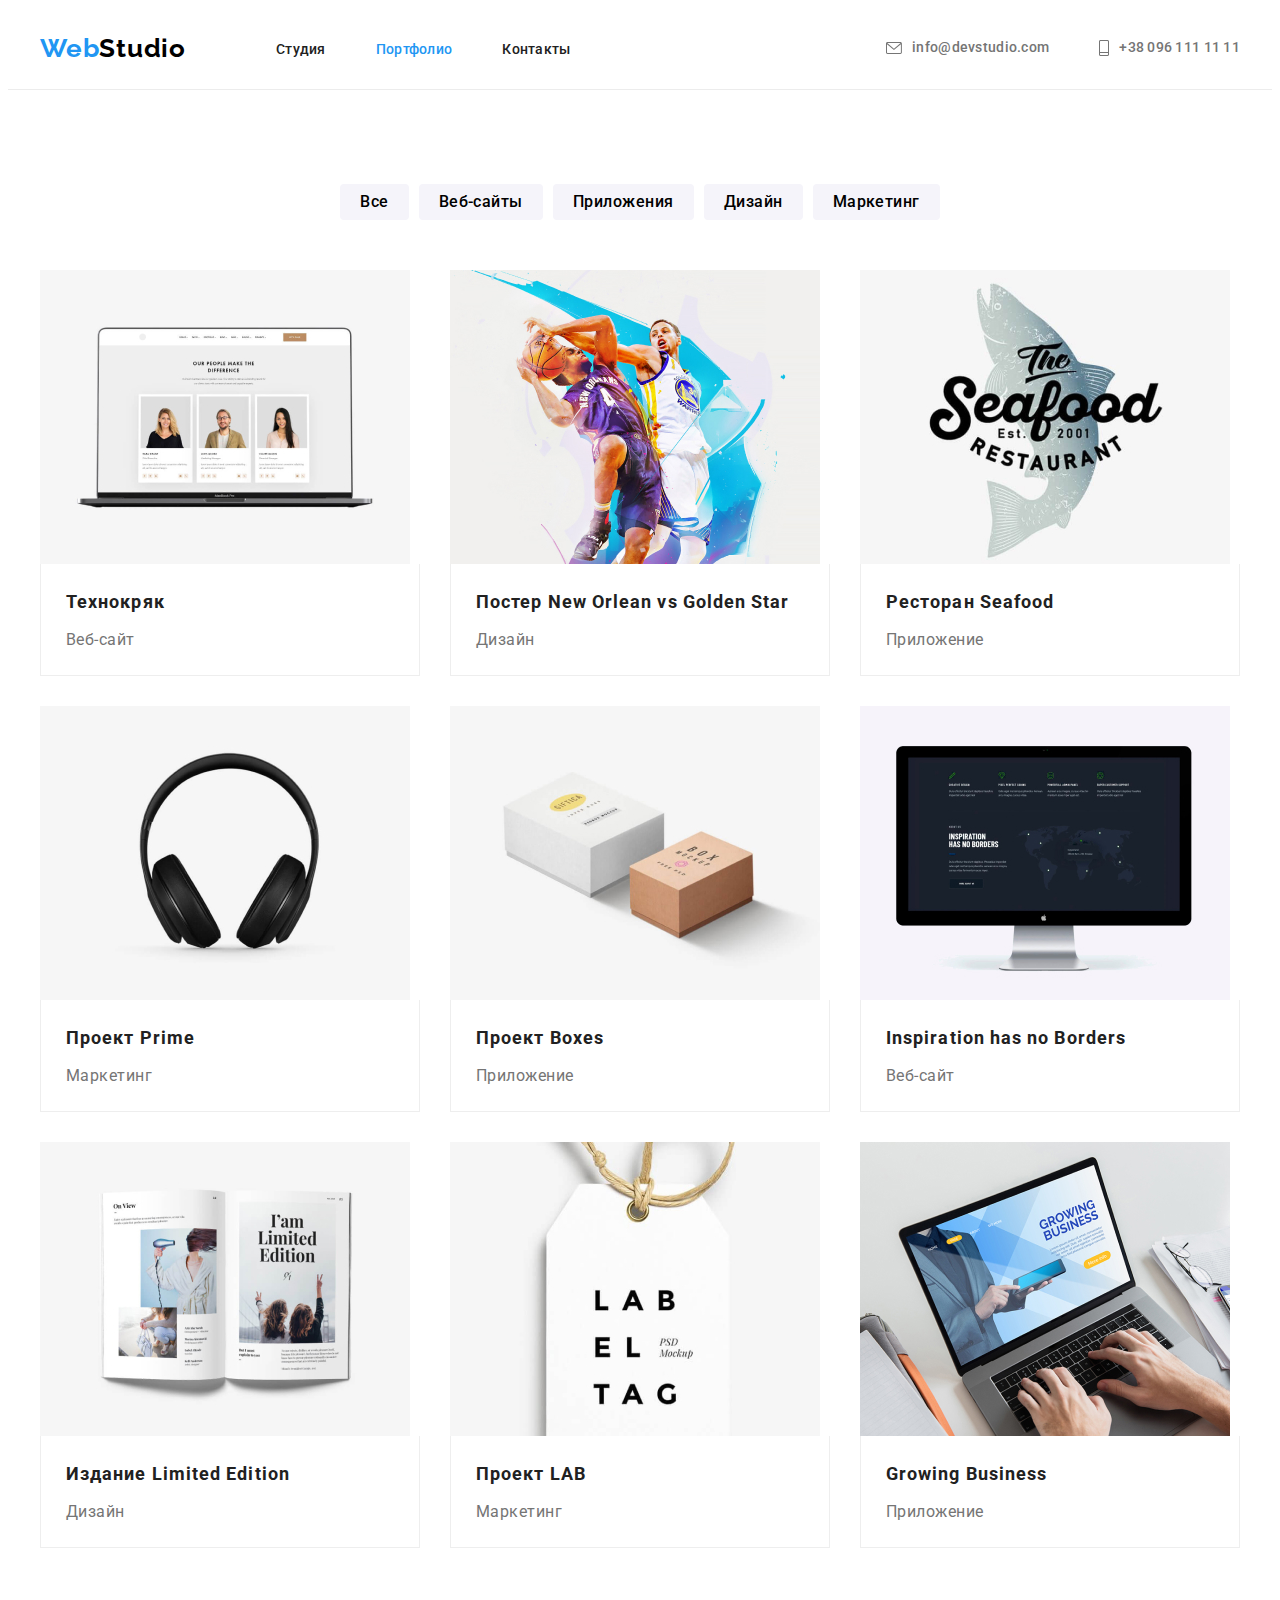
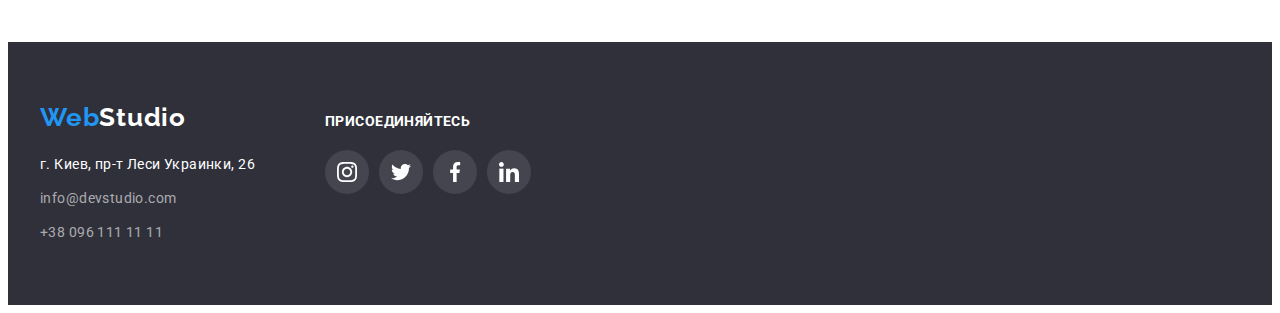
==== portfolio.html @ 1bd99e68 "Start 5 work" ====
<!DOCTYPE html>
<html lang="ru">
<head>
    <meta charset="UTF-8">
    <meta http-equiv="X-UA-Compatible" content="IE=edge">
    <meta name="viewport" content="width=device-width, initial-scale=1.0">
    <title>Портфолио</title>
    <link rel="preconnect" href="https://fonts.googleapis.com">
    <link rel="preconnect" href="https://fonts.gstatic.com" crossorigin>
    <link href="https://fonts.googleapis.com/css2?family=Raleway:wght@700&family=Roboto:wght@400;500;700;900&display=swap"
        rel="stylesheet">
    <link rel="stylesheet" href="https://cdnjs.cloudflare.com/ajax/libs/modern-normalize/1.1.0/modern-normalize.min.css"
        integrity="sha512-wpPYUAdjBVSE4KJnH1VR1HeZfpl1ub8YT/NKx4PuQ5NmX2tKuGu6U/JRp5y+Y8XG2tV+wKQpNHVUX03MfMFn9Q=="
        crossorigin="anonymous" referrerpolicy="no-referrer" />
    <link rel="stylesheet" href="./css/styles.css">
</head>

<body>
<!-- HEADER -->
<header class="header">
    <div class="container header-container">
        <nav class="header-nav">
            <a class="link logo-light-them" href="./index.html" lang="en"><span class="logo-icon">Web</span>Studio</a>
            <ul class="menu list">
                <li class="menu-item">
                    <a class="menu-link link" href="./index.html">Студия</a>
                </li>
                <li class="menu-item">
                    <a class="menu-link link current" href="./portfolio.html">Портфолио</a>
                </li>
                <li class="menu-item">
                    <a class="menu-link link" href="">Контакты</a>
                </li>
            </ul>
        </nav>
        <ul class="header-contacts list">
            <li class="list-item">
                <a class="header-mail link header-contacts-link" href="mailto:info@devstudio.com">
                    <svg class="header-contacts-list-icon" width="16" height="12">
                        <use href="./images/icons.svg#icon-envelope"></use>
                    </svg>
                    info@devstudio.com</a>
            </li>
            <li class="list-item">
                <a class="header-phone link  header-contacts-link" href="tel:+380961111111">
                    <svg class="header-contacts-list-icon" width="10" height="16">
                        <use href="./images/icons.svg#icon-phone"></use>
                    </svg>
                    +38 096 111 11 11</a>
            </li>
        </ul>
    </div>
</header>
<!-- PORTFOLIO -->
    <main>
        <section class="portfolio section">
            <div class="container">
                    <h1 class="portfolio-title visually-hidden">Портфолио</h1>
                    <ul class="list container-btm">
                        <li class="container-menu-btm">
                            <button class="portfolio-menu-btn" type="button">Все</button>
                        </li>
                        <li class="container-menu-btm">
                            <button class="portfolio-menu-btn" type="button">Веб-сайты</button>
                        </li>
                        <li class="container-menu-btm">
                            <button class="portfolio-menu-btn" type="button">Приложения</button>
                        </li>
                        <li class="container-menu-btm">
                            <button class="portfolio-menu-btn" type="button">Дизайн</button>
                        </li>
                        <li class="container-menu-btm">
                            <button class="portfolio-menu-btn" type="button">Маркетинг</button>
                        </li>
                    </ul>
                    <ul class="list portfolio-item">
                        <li class="portfolio-cards" >
                            <a class="portfolio-list-link" href="">
                                <img src="./images/portfolio/portfolio-1.jpg" alt="Изображение проекта на ноутбуке" width="370" height="294">
                                <div class="portfolio-cards-content">
                                    <h2 class="portfolio-project-name">Технокряк</h2>
                                    <p class="portfolio-project-description">Веб-сайт</p>
                                </div>
                            </a>
                        </li>
                        <li class="portfolio-cards" >
                            <a class="portfolio-list-link" href="">
                                <img src="./images/portfolio/portfolio-2.jpg" alt="Баскетболисты" width="370" height="294">
                                <div class="portfolio-cards-content">
                                    <h2 class="portfolio-project-name">Постер New Orlean vs Golden Star</h2>
                                    <p class="portfolio-project-description">Дизайн</p>
                                </div>
                            </a>
                        </li>
                        <li class="portfolio-cards" >
                            <a class="portfolio-list-link" href="">
                                <img src="./images/portfolio/portfolio-3.jpg" alt="Логотип ресторана (Рыба)" width="370" height="294">
                                <div class="portfolio-cards-content">
                                    <h2 class="portfolio-project-name">Ресторан Seafood</h2>
                                    <p class="portfolio-project-description">Приложение</p>
                                </div>
                            </a>
                        </li>
                        <li class="portfolio-cards" >
                            <a class="portfolio-list-link" href="">
                                <img src="./images/portfolio/portfolio-4.jpg" alt="Наушники" width="370" height="294">
                                <div class="portfolio-cards-content">
                                    <h2 class="portfolio-project-name">Проект Prime</h2>
                                    <p class="portfolio-project-description">Маркетинг</p>
                                </div>
                            </a>
                        </li>
                        <li class="portfolio-cards" >
                            <a class="portfolio-list-link" href="">
                                <img src="./images/portfolio/portfolio-5.jpg" alt="Две коробки" width="370" height="294">
                                <div class="portfolio-cards-content">
                                    <h2 class="portfolio-project-name">Проект Boxes</h2>
                                    <p class="portfolio-project-description">Приложение</p>
                                </div>
                            </a>
                        </li>
                        <li class="portfolio-cards" >
                            <a class="portfolio-list-link" href="">
                                <img src="./images/portfolio/portfolio-6.jpg" alt="Монитор с главной страницей сайта" width="370" height="294">
                                <div class="portfolio-cards-content">
                                    <h2 class="portfolio-project-name">Inspiration has no Borders</h2>
                                    <p class="portfolio-project-description">Веб-сайт</p>
                                </div>
                            </a>
                        </li>
                        <li class="portfolio-cards" >
                            <a class="portfolio-list-link" href=""><img src="./images/portfolio/portfolio-7.jpg" alt="Развернутая книга" width="370" height="294">
                            <div class="portfolio-cards-content">
                                <h2 class="portfolio-project-name">Издание Limited Edition</h2>
                                <p class="portfolio-project-description">Дизайн</p>
                            </div>
                        </a>
                        </li>
                        <li class="portfolio-cards" >
                            <a class="portfolio-list-link" href="">
                                <img src="./images/portfolio/portfolio-8.jpg" alt="Логотип с названием проекта" width="370" height="294">
                                <div class="portfolio-cards-content">
                                    <h2 class="portfolio-project-name">Проект LAB</h2>
                                    <p class="portfolio-project-description">Маркетинг</p>
                                </div>
                            </a>
                        </li>
                        <li class="portfolio-cards" >
                            <a class="portfolio-list-link" href="">
                                <img src="./images/portfolio/portfolio-9.jpg" alt="Ноутбук с приложением" width="370" height="294">
                                <div class="portfolio-cards-content">
                                    <h2 class="portfolio-project-name">Growing Business</h2>
                                    <p class="portfolio-project-description">Приложение</p>
                                </div>
                            </a>
                        </li>
                    </ul>
            </div>           
        </section>
    </main>
<!-- FOOTER -->
<footer class="footer">
    <div class="container container-footer">
        <div class="footer-left-side">
            <a class="link logo-dark-them" href="./index.html" lang="en"><span class="logo-icon">Web</span>Studio</a>
            <address class="footer-address">
                <ul class="list">
                    <li class="address-item">
                        <a class="footer-maps link" href="https://goo.gl/maps/1GaXeqjDXTtNViph6" target="_blank"
                            rel="noopener noreferrer">г. Киев, пр-т Леси
                            Украинки, 26</a>
                    </li>
                    <li class="address-item">
                        <a class="footer-mail link" href="mailto:info@devstudio.com">info@devstudio.com</a>
                    </li>
                    <li class="address-item">
                        <a class="footer-phone link" href="tel:+380961111111">+38 096 111 11 11</a>
                    </li>
                </ul>
            </address>
        </div>
        <div class="footer-right-side">
            <h2 class="footer-right-side-title">присоединяйтесь</h2>
            <ul class="social-list list">
                <li class="social-list-item">
                    <a href="" class="footer-social-list-link">
                        <svg class="footer-social-list-icon" width="20" height="20">
                            <use href="./images/icons.svg#icon-instagram"></use>
                        </svg>
                    </a>
                </li>
                <li class="social-list-item">
                    <a href="" class="footer-social-list-link">
                        <svg class="footer-social-list-icon" width="20" height="20">
                            <use href="./images/icons.svg#icon-twitter"></use>
                        </svg>
                    </a>
                </li>
                <li class="social-list-item">
                    <a href="" class="footer-social-list-link">
                        <svg class="footer-social-list-icon" width="20" height="20">
                            <use href="./images/icons.svg#icon-facebook"></use>
                        </svg>
                    </a>
                </li>
                <li class="social-list-item">
                    <a href="" class="footer-social-list-link">
                        <svg class="footer-social-list-icon" width="20" height="20">
                            <use href="./images/icons.svg#icon-linkedin"></use>
                        </svg>
                    </a>
                </li>
            </ul>
        </div>
    </div>
</footer>
</body>
</html>
---- css/styles.css ----
/* ===============ROOTS=============== */
:root {
    --primary-font: 'Roboto', sans-serif;;
    --secondary-font:'Raleway', sans-serif;

    --accent-color: #2196F3;

    --logo-light-them-color: #000000;
    --logo-dark-them-color: #FFFFFF;

    --header-background-color: #FFFFFF;
    --hero-background-color: #C4C4C4;
    --our-advantages-background-color: #FFFFFF;
    --about-us-background-color: #FFFFFF;
    --our-team-background-color: #F5F4FA;
    --footer-background-color: #2F303A;
    --our-team-cards-background-color: #FFFFFF;
    --header-border-color: #ECECEC;

    --header-menu-link-color: #212121;
    --header-contacts-color: #757575;
    --hero-title-color: #FFFFFF;
    --sections-titles-color: #212121;
    --sections-text-color: #757575;
    --footer-text-adress-color: #FFFFFF;
    --footer-text-contacts-color: rgba(255, 255, 255, 0.6);

    --modal-btn-text-color: #FFFFFF;
    --modal-btn-background-hover-color: #188CE8;

    --portfolio-background-btn-color: #F5F4FA;
    --portfolio-background-hover-btn-color: #2196F3;
    --portfolio-cards-background-color: #FFFFFF;
    --portfolio-cards-border-color: #EEEEEE;
    --portfolio-text-btn-color: #212121;
    --portfolio-text-hover-btn-color: #FFFFFF;

    --icon-hover-fill: #FFFFFF;
    --icon-fill: #AFB1B8;
}
/* ===============/ROOTS=============== */

body {
    font-family: 'Roboto', sans-serif;
}

/* ===============RESET STYLES=============== */
.list {
    list-style: none;
}
.link {
    text-decoration: none;
}
h1,
h2,
h3,
p {
    margin-top: 0;
    margin-bottom: 0;
}

img {
    display: block;
    max-width: 100%;
    height: auto;
}

ul,
ol {
    margin-top: 0;
    margin-bottom: 0;
    padding-left: 0;
}

/* ===============COMMENTS=============== */
.container {
    width: 1200px;
    margin-left: auto;
    margin-right: auto;
    padding-left: 15px;
    padding-right: 15px;
}

.section {
    padding-top: 94px;
    padding-bottom: 94px;
}

.title {
    margin-bottom: 50px;
}
.logo-light-them {
    font-family: var(--secondary-font);
    font-weight: 700;
    font-size: 26px;
    line-height: 1.19;
    letter-spacing: 0.03em;
    color: var(--logo-light-them-color);
}

.logo-dark-them {
    font-family: var(--secondary-font);
    font-weight: 700;
    font-size: 26px;
    line-height: 1.19;
    letter-spacing: 0.03em;
    color: var(--logo-dark-them-color);
}
.logo-icon {
    color: var(--accent-color);
}

.visually-hidden {
    position: absolute;
    width: 1px;
    height: 1px;
    margin: -1px;
    border: 0;
    padding: 0;
    white-space: nowrap;
    clip-path: inset(100%);
    clip: rect(0 0 0 0);
    overflow: hidden;
}

/* ===============HEADER=============== */
.header {
    padding-top: 25px;
    padding-bottom: 25px;
    background-color: var(--header-background-color);
    border-bottom: 1px solid var(--header-border-color);

}

.header-container {
    display: flex;
    align-items: center;
    justify-content: space-between;
}

.header-nav {
    display: flex;
    align-items: center;
}

.menu {
    display: flex;
    align-items: center;
}

.header-contacts {
    display: flex;
    align-items: center; 
} 

.logo-light-them {
    margin-right: 90px;
}

.menu-item:not(:last-child) {
    margin-right: 50px;
}

.list-item:not(:last-child) {
    margin-right: 50px;
}

.menu-link {
    font-weight: 500;
    font-size: 14px;
    line-height: 1.14;
    letter-spacing: 0.02em;
    color: var(--header-menu-link-color);
 }

.menu-link:hover,
.menu-link:focus,
.header-mail:hover,
.header-mail:focus,
.header-phone:hover,
.header-phone:focus {
    color: var(--accent-color);
  }

 .header-mail,
 .header-phone {
    font-weight: 500;
    font-size: 14px;
    line-height: 1.14;
    letter-spacing: 0.02em;
    color: var(--header-contacts-color);
 }

  .header-contacts-link {
     display: flex;
     align-items: center;
 }

 .header-contacts-list-icon {
     margin-right: 10px;
     /* fill: var(--header-contacts-color); */
     fill: currentColor;
 }

 .header-contacts-link:hover .header-contacts-list-icon,
 .header-contacts-link:focus .header-contacts-list-icon {
     fill: currentColor;
 }



 .menu .menu-link.current {
     color: var(--accent-color);
 }

/* ===============HERO=============== */

.hero-section {
background-color: var(--hero-background-color);
padding-top: 200px;
padding-bottom: 200px;
margin: 0 auto;
text-align: center;
background-image: linear-gradient(rgba(47, 48, 58, 0.4), rgba(47, 48, 58, 0.4)), url(../images/hero/bg.jpg);
background-repeat: no-repeat;
background-size: cover;
background-position: 50% 50%;
max-width: 1600px;
}

.hero-title {
    font-family: var(--secondary-font);
    font-weight: 900;
    font-size: 44px;
    line-height: 1.36;
    text-align: center;
    letter-spacing: 0.06em;
    text-transform: uppercase;
    color: var(--hero-title-color);
    margin: 0 auto 30px auto;
    width: 700px;
}

.modal-btn {
    font-family: var(--primary-font);
    font-weight: 700;
    font-size: 16px;
    line-height: 1.89;
    display: flex;
    align-items: center;
    text-align: center;
    letter-spacing: 0.06em;
    color: var(--modal-btn-text-color);
    background-color: var(--accent-color);
    cursor: pointer;
    min-width: 200px;
    padding: 10px 30px;
    border: none;
    border-radius: 4px;
    margin: 0 auto;
}

.modal-btn:hover,
.modal-btn:focus {
    background-color: var(--modal-btn-background-hover-color);
}

 /* ===============OUR ADVANTAGES=============== */
 .advantages {
     background-color: var(--our-advantages-background-color);
 }

 .our-advantages {
     display: flex;
     flex-wrap: wrap;
 }

 .advantages-list-item {
     width: 270px;
}
    
.advantages-list-item:not(:nth-child(4n)) {
     margin-right: 30px;
}

 .advantages-title {
    font-family: var(--primary-font);
    font-weight: 700;
    font-size: 14px;
    line-height: 1.14;
    letter-spacing: 0.03em;
    text-transform: uppercase;
    color: var(--sections-titles-color);
    margin-bottom: 10px;
 }

 .advantages-text {
    font-family: var(--primary-font);
    font-size: 14px;
    line-height: 1.71;
    letter-spacing: 0.03em;
    color: var(--sections-text-color);
 }

 .advantages-container {
     display: flex;
     justify-content: center;
     align-items: center;
     background-color: #F5F4FA;
     width: 270px;
     height: 120px;
     margin-bottom: 30px;
     border-radius: 4px;
 }

 /* ===============ABOUT US=============== */
 .about-item {
     display: flex;
     flex-wrap: wrap;
 }

 .about-cards {
    flex-basis: calc((100% - 60px) / 3);
    box-shadow: 0px 4px 4px rgba(0, 0, 0, 0.25);
 }

 .about-cards:not(:nth-child(3n)) {
     margin-right: 30px;
 }

 .about-cards:not(:nth-last-child(-n+3)) {
     margin-bottom: 30px;
 }

 .about-section {
    background-color: var(--about-us-background-color);
    padding-top: 0;
 }
.about-title {
    font-family: var(--primary-font);
    font-weight: 700;
    font-size: 36px;
    line-height: 1.17;
    text-align: center;
    letter-spacing: 0.03em;
    color: var(--sections-titles-color);
}
 /* ===============OUR TEAM=============== */
.team {
    background-color: var(--our-team-background-color);
}

.our-team {
    display: flex;
    flex-wrap: wrap;
}

.team-cards:not(:nth-child(4n)) {
    margin-right: 30px;
}

.team-cards:not(:nth-last-child(-n+4)) {
    margin-bottom: 30px;
}

.team-cards {
    background-color: var(--our-team-cards-background-color);
    flex-basis: calc((100% - 90px) / 4);
    border-radius: 0 0 4px 4px;
    box-shadow: 
        0px 1px 3px rgba(0, 0, 0, 0.12),
        0px 1px 1px rgba(0, 0, 0, 0.14),
        0px 2px 1px rgba(0, 0, 0, 0.2);
}

.team-cards-content {
    padding-top: 30px;
    padding-bottom: 30px;
}

.team-title {
    font-family: var(--primary-font);
    font-weight: 700;
    font-size: 36px;
    line-height: 1.17;
    text-align: center;
    letter-spacing: 0.03em;
    color: var(--sections-titles-color);
}

.team-title-name {
    font-family: var(--primary-font);
    font-weight: 500;
    font-size: 16px;
    line-height: 1.19;
    text-align: center;
    letter-spacing: 0.03em;
    color: var(--sections-titles-color);
    margin-bottom: 10px;
}

.team-position {
    font-family: var(--primary-font);
    font-size: 16px;
    line-height: 1.19;
    text-align: center;
    letter-spacing: 0.03em;
    color: var(--sections-text-color);
    margin-bottom: 16px;
}

.social-list {
    display: flex;
    justify-content: center;
}

.social-list-link {
    display: flex;
    align-items: center;
    justify-content: center;
    width: 44px;
    height: 44px;
    border-radius: 50%;
    background-color: var(--our-team-cards-background-color);
}

.social-list-item:not(:last-child) {
    margin-right: 10px;
}

.social-list-icon {
    fill: var(--icon-fill);
}

.social-list-link:hover .social-list-icon,
.social-list-link:focus .social-list-icon {
    fill: var(--icon-hover-fill);
}

.social-list-link:hover,
.social-list-link:focus {
    background-color: var(--accent-color);
}

/* ===============CLIENTS=============== */

.clients-title {
    font-family: var(--primary-font);
    font-weight: 700;
    font-size: 36px;
    line-height: 1.17;
    text-align: center;
    letter-spacing: 0.03em;
    color: var(--sections-titles-color);
}

.clients-list {
    display: flex;
    flex-wrap: wrap;
}

.clients-list-link {
    display: flex;
    align-items: center;
    justify-content: center;
    width: 170px;
    height: 92px;
    border: solid 1px #AFB1B8;
    border-radius: 4px;
    background-color: var(--our-team-cards-background-color);
    color: #AFB1B8;
}

.clients-list-link:hover,
.clients-list-link:focus {
    border: solid 1px var(--accent-color);
    color: var(--accent-color);
}

.clients-list-icon {
    fill: currentColor;
}

.clients-list-link:hover .clients-list-icon,
.clients-list-link:focus .clients-list-icon {
    fill: currentColor;
}

.clients-list-item:not(:nth-child(6n)) {
    margin-right: 30px;
}

.clients-list-item:not(:nth-last-child(-n+6)) {
    margin-bottom: 30px;
}

.clients-list-item {
 flex-basis: calc((100% - 150px) / 6)
}

 /* ===============FOOTER=============== */
 .footer {
     background-color: var(--footer-background-color);
     padding-top: 60px;
     padding-bottom: 60px;
 }

 .footer-address {
     margin-top: 20px;
 }

 .address-item:not(:last-child) {
     margin-bottom: 10px;
 }

 .footer-address {
     font-style: normal;
 }

 .footer-maps {
    font-family: var(--primary-font);
    font-size: 14px;
    line-height: 1.71;
    letter-spacing: 0.03em;
    color: var(--footer-text-adress-color);
 }

 .footer-mail,
 .footer-phone {
    font-family: var(--primary-font);
    font-size: 14px;
    line-height: 1.71;
    letter-spacing: 0.03em;
    color: var(--footer-text-contacts-color);
 }

 .footer-maps:hover,
 .footer-maps:focus,
 .footer-mail:hover,
 .footer-mail:focus,
 .footer-phone:hover,
 .footer-phone:focus {
     color: var(--accent-color);
 }

 .container-footer {
     display: flex;
     align-items: baseline;
 }

 .footer-left-side {
     margin-right: 70px;
 }

 .footer-right-side-title {
    font-family: var(--primary-font);
    font-weight: 700;
    font-size: 14px;
    line-height: 1.14;
    letter-spacing: 0.03em;
    text-transform: uppercase;
    color: #FFFFFF;
    margin-bottom: 20px;
 }

 .footer-social-list-icon {
     fill: #FFFFFF;
 }

 .footer-social-list-link {
    display: flex;
    align-items: center;
    justify-content: center;
    width: 44px;
    height: 44px;
    border-radius: 50%;
    background-color: rgba(255, 255, 255, 0.1);
}

.footer-social-list-link:hover,
.footer-social-list-link:focus {
    background-color: var(--accent-color);
}



 /* ===============PORTFOLIO=============== */
  .portfolio-menu-btn {
    font-family: var(--primary-font);
    font-weight: 500;
    font-size: 16px;
    line-height: 1.63;
    text-align: center;
    letter-spacing: 0.03em;
    color: var (--portfolio-text-btn-color);
    background-color: var(--portfolio-background-btn-color);
    cursor: pointer;
    padding: 5px 20px;
    border: none;
    border-radius: 4px;
 }

 .container-btm {
     display: flex;
     flex-wrap: wrap;
     justify-content: center;
     margin-bottom: 50px;
 }

 .container-menu-btm:not(:last-child) {
     margin-right: 10px;
 }

 .portfolio-menu-btn:hover,
 .portfolio-menu-btn:focus {
     color: var(--portfolio-text-hover-btn-color);
     background-color: var(--portfolio-background-hover-btn-color);
     box-shadow: 0px 4px 4px rgba(0, 0, 0, 0.25);
}

.portfolio-item {
    display: flex;
    flex-wrap: wrap;
}

.portfolio-cards {
    background-color: var(--portfolio-cards-background-color);
    flex-basis: calc((100% - 60px) / 3);
}

.portfolio-cards:not(:nth-child(3n)) {
    margin-right: 30px;
}

.portfolio-cards:not(:nth-last-child(-n+3)) {
    margin-bottom: 30px;
}

.portfolio-cards-content {
    padding-top: 20px;
    padding-bottom: 20px;
    padding-left: 25px;
    padding-right: 25px;
    border: 1px solid var(--portfolio-cards-border-color);
    border-top: none;
}

 .portfolio-project-name {
    font-family: var(--primary-font);
    font-weight: 700;
    font-size: 18px;
    line-height: 2;
    letter-spacing: 0.06em;
    color: var(--sections-titles-color);
    margin-bottom: 5px;
 }

 .portfolio-project-description {
    font-family: var(--primary-font);
    font-size: 16px;
    line-height: 1.88;
    letter-spacing: 0.03em;
    color: var(--sections-text-color);
 }

 .portfolio-list-link {
     display: block;
     text-decoration: none;
 }

 .portfolio-list-link:hover,
 .portfolio-list-link:focus {
    box-shadow: 0px 1px 1px rgba(0, 0, 0, 0.12), 0px 4px 4px rgba(0, 0, 0, 0.06), 1px 4px 6px rgba(0, 0, 0, 0.16);
 }
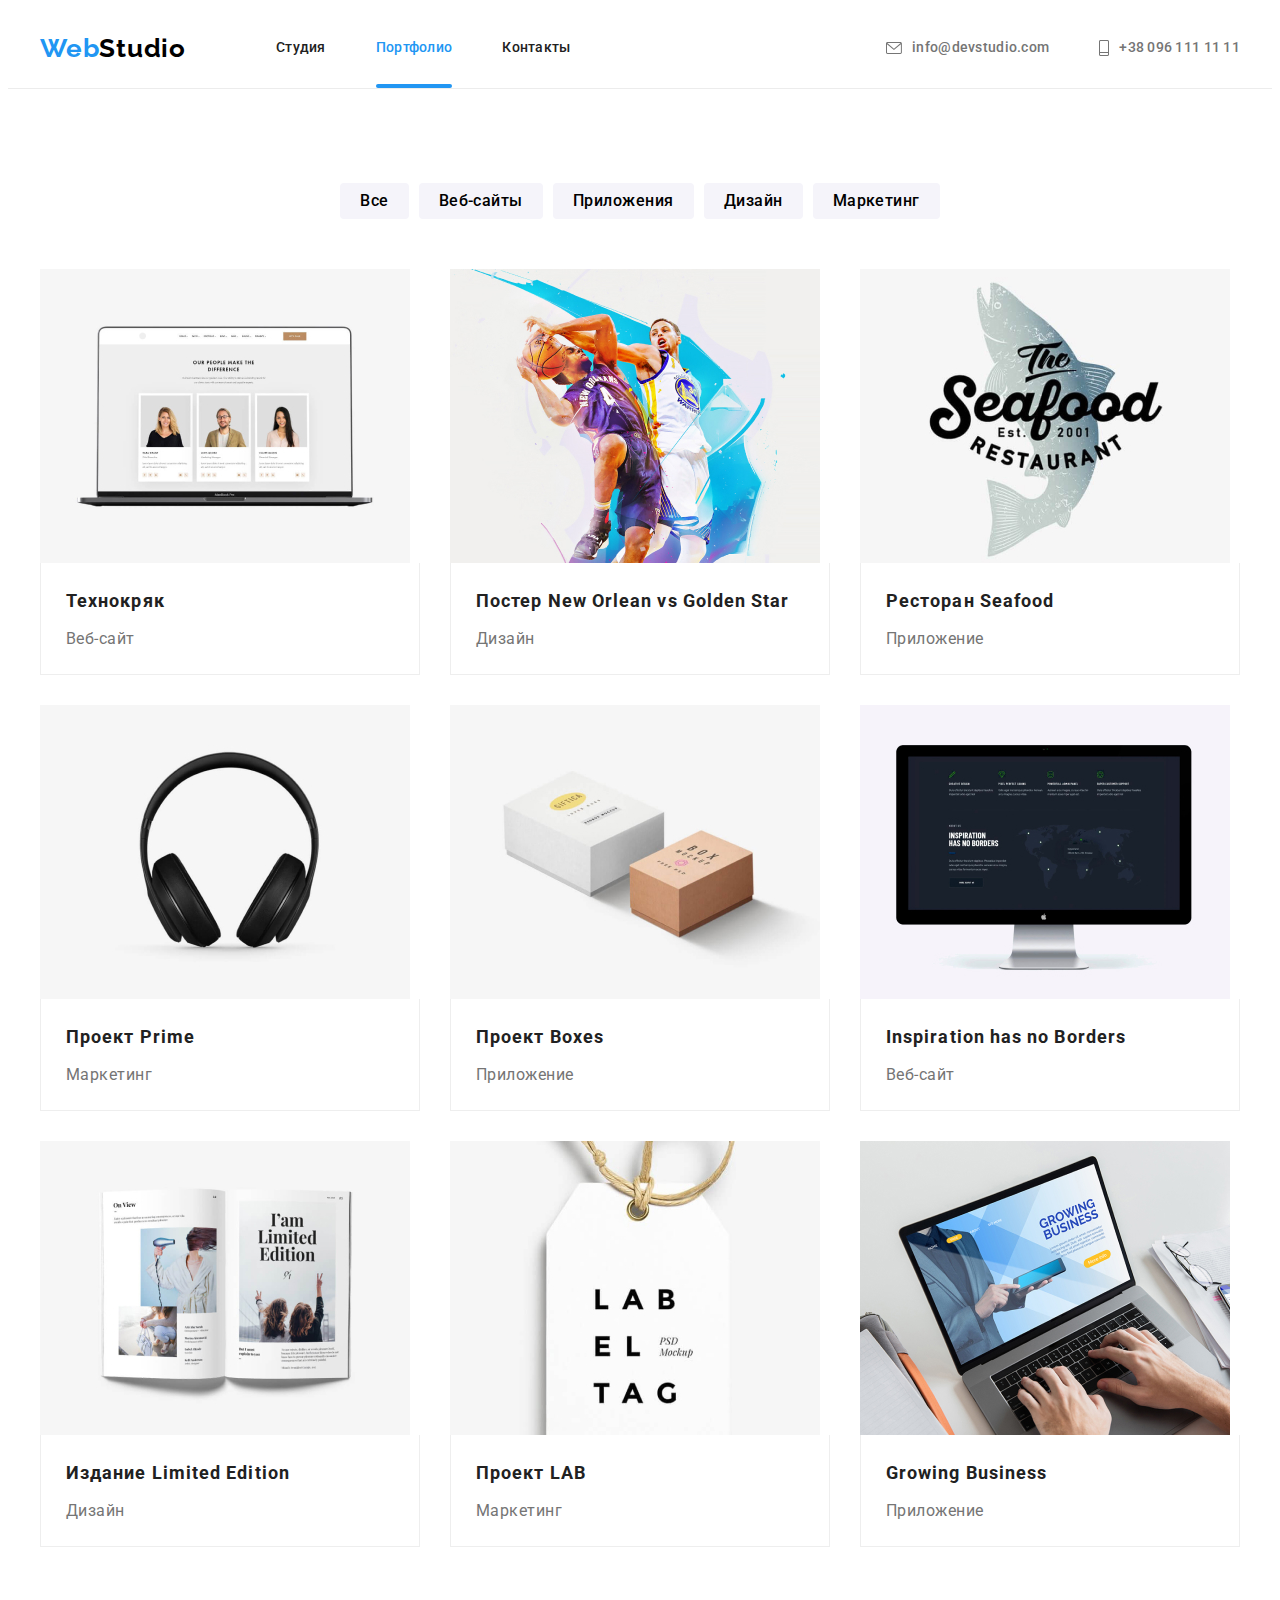
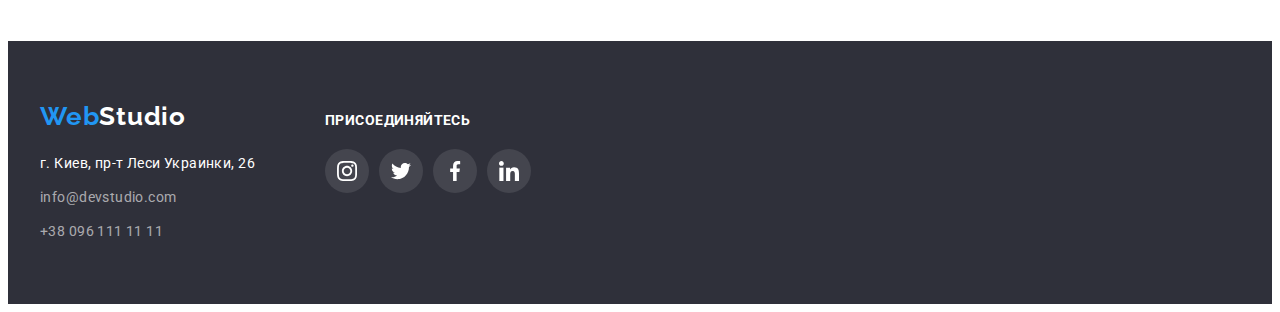
==== commit 7f197c97: "Добавляет анимацию и overlay" ====
--- a/portfolio.html
+++ b/portfolio.html
@@ -76,7 +76,12 @@
                     <ul class="list portfolio-item">
                         <li class="portfolio-cards" >
                             <a class="portfolio-list-link" href="">
-                                <img src="./images/portfolio/portfolio-1.jpg" alt="Изображение проекта на ноутбуке" width="370" height="294">
+                                <div class="portfolio-project-wrapper">
+                                    <img src="./images/portfolio/portfolio-1.jpg" alt="Изображение проекта на ноутбуке" width="370" height="294">
+                                    <p class="portfolio-project-overlay">Ресурс предлагает комплексные предложения с разным уровнем функционала и
+                                        сервисов. Все это позволит посетителю получить
+                                        исчерпывающие сведения о компании или частном лице.</p>
+                                </div>
                                 <div class="portfolio-cards-content">
                                     <h2 class="portfolio-project-name">Технокряк</h2>
                                     <p class="portfolio-project-description">Веб-сайт</p>
@@ -85,7 +90,12 @@
                         </li>
                         <li class="portfolio-cards" >
                             <a class="portfolio-list-link" href="">
-                                <img src="./images/portfolio/portfolio-2.jpg" alt="Баскетболисты" width="370" height="294">
+                                <div class="portfolio-project-wrapper">
+                                    <img src="./images/portfolio/portfolio-2.jpg" alt="Баскетболисты" width="370" height="294">
+                                    <p class="portfolio-project-overlay">Ресурс предлагает комплексные предложения с разным уровнем функционала и
+                                    сервисов. Все это позволит посетителю получить
+                                    исчерпывающие сведения о компании или частном лице.</p>
+                                </div>
                                 <div class="portfolio-cards-content">
                                     <h2 class="portfolio-project-name">Постер New Orlean vs Golden Star</h2>
                                     <p class="portfolio-project-description">Дизайн</p>
@@ -94,7 +104,12 @@
                         </li>
                         <li class="portfolio-cards" >
                             <a class="portfolio-list-link" href="">
-                                <img src="./images/portfolio/portfolio-3.jpg" alt="Логотип ресторана (Рыба)" width="370" height="294">
+                                <div class="portfolio-project-wrapper">
+                                    <img src="./images/portfolio/portfolio-3.jpg" alt="Логотип ресторана (Рыба)" width="370" height="294">
+                                    <p class="portfolio-project-overlay">Ресурс предлагает комплексные предложения с разным уровнем функционала и
+                                    сервисов. Все это позволит посетителю получить
+                                    исчерпывающие сведения о компании или частном лице.</p>
+                                </div>
                                 <div class="portfolio-cards-content">
                                     <h2 class="portfolio-project-name">Ресторан Seafood</h2>
                                     <p class="portfolio-project-description">Приложение</p>
@@ -103,7 +118,12 @@
                         </li>
                         <li class="portfolio-cards" >
                             <a class="portfolio-list-link" href="">
-                                <img src="./images/portfolio/portfolio-4.jpg" alt="Наушники" width="370" height="294">
+                                <div class="portfolio-project-wrapper"> 
+                                    <img src="./images/portfolio/portfolio-4.jpg" alt="Наушники" width="370" height="294">
+                                    <p class="portfolio-project-overlay">Ресурс предлагает комплексные предложения с разным уровнем функционала и
+                                    сервисов. Все это позволит посетителю получить
+                                    исчерпывающие сведения о компании или частном лице.</p>
+                                </div>
                                 <div class="portfolio-cards-content">
                                     <h2 class="portfolio-project-name">Проект Prime</h2>
                                     <p class="portfolio-project-description">Маркетинг</p>
@@ -112,7 +132,12 @@
                         </li>
                         <li class="portfolio-cards" >
                             <a class="portfolio-list-link" href="">
-                                <img src="./images/portfolio/portfolio-5.jpg" alt="Две коробки" width="370" height="294">
+                                <div class="portfolio-project-wrapper">
+                                    <img src="./images/portfolio/portfolio-5.jpg" alt="Две коробки" width="370" height="294">
+                                    <p class="portfolio-project-overlay">Ресурс предлагает комплексные предложения с разным уровнем функционала и
+                                    сервисов. Все это позволит посетителю получить
+                                    исчерпывающие сведения о компании или частном лице.</p>
+                                </div>
                                 <div class="portfolio-cards-content">
                                     <h2 class="portfolio-project-name">Проект Boxes</h2>
                                     <p class="portfolio-project-description">Приложение</p>
@@ -121,7 +146,12 @@
                         </li>
                         <li class="portfolio-cards" >
                             <a class="portfolio-list-link" href="">
-                                <img src="./images/portfolio/portfolio-6.jpg" alt="Монитор с главной страницей сайта" width="370" height="294">
+                                <div class="portfolio-project-wrapper">
+                                    <img src="./images/portfolio/portfolio-6.jpg" alt="Монитор с главной страницей сайта" width="370" height="294">
+                                    <p class="portfolio-project-overlay">Ресурс предлагает комплексные предложения с разным уровнем функционала и
+                                    сервисов. Все это позволит посетителю получить
+                                    исчерпывающие сведения о компании или частном лице.</p>
+                                </div>
                                 <div class="portfolio-cards-content">
                                     <h2 class="portfolio-project-name">Inspiration has no Borders</h2>
                                     <p class="portfolio-project-description">Веб-сайт</p>
@@ -129,16 +159,27 @@
                             </a>
                         </li>
                         <li class="portfolio-cards" >
-                            <a class="portfolio-list-link" href=""><img src="./images/portfolio/portfolio-7.jpg" alt="Развернутая книга" width="370" height="294">
-                            <div class="portfolio-cards-content">
-                                <h2 class="portfolio-project-name">Издание Limited Edition</h2>
-                                <p class="portfolio-project-description">Дизайн</p>
-                            </div>
-                        </a>
-                        </li>
-                        <li class="portfolio-cards" >
-                            <a class="portfolio-list-link" href="">
-                                <img src="./images/portfolio/portfolio-8.jpg" alt="Логотип с названием проекта" width="370" height="294">
+                            <a class="portfolio-list-link" href="">
+                                <div class="portfolio-project-wrapper">
+                                    <img src="./images/portfolio/portfolio-7.jpg" alt="Развернутая книга" width="370" height="294">
+                                    <p class="portfolio-project-overlay">Ресурс предлагает комплексные предложения с разным уровнем функционала и
+                                        сервисов. Все это позволит посетителю получить
+                                        исчерпывающие сведения о компании или частном лице.</p>
+                                </div>
+                                <div class="portfolio-cards-content">
+                                    <h2 class="portfolio-project-name">Издание Limited Edition</h2>
+                                    <p class="portfolio-project-description">Дизайн</p>
+                                </div>
+                            </a>
+                        </li>
+                        <li class="portfolio-cards" >
+                            <a class="portfolio-list-link" href="">
+                                <div class="portfolio-project-wrapper">
+                                    <img src="./images/portfolio/portfolio-8.jpg" alt="Логотип с названием проекта" width="370" height="294">
+                                    <p class="portfolio-project-overlay">Ресурс предлагает комплексные предложения с разным уровнем функционала и
+                                        сервисов. Все это позволит посетителю получить
+                                        исчерпывающие сведения о компании или частном лице.</p>
+                                </div>
                                 <div class="portfolio-cards-content">
                                     <h2 class="portfolio-project-name">Проект LAB</h2>
                                     <p class="portfolio-project-description">Маркетинг</p>
@@ -147,7 +188,12 @@
                         </li>
                         <li class="portfolio-cards" >
                             <a class="portfolio-list-link" href="">
-                                <img src="./images/portfolio/portfolio-9.jpg" alt="Ноутбук с приложением" width="370" height="294">
+                                <div class="portfolio-project-wrapper">
+                                    <img src="./images/portfolio/portfolio-9.jpg" alt="Ноутбук с приложением" width="370" height="294">
+                                    <p class="portfolio-project-overlay">Ресурс предлагает комплексные предложения с разным уровнем функционала и
+                                    сервисов. Все это позволит посетителю получить
+                                    исчерпывающие сведения о компании или частном лице.</p>
+                                </div>
                                 <div class="portfolio-cards-content">
                                     <h2 class="portfolio-project-name">Growing Business</h2>
                                     <p class="portfolio-project-description">Приложение</p>
--- a/css/styles.css
+++ b/css/styles.css
@@ -125,8 +125,6 @@
 
 /* ===============HEADER=============== */
 .header {
-    padding-top: 25px;
-    padding-bottom: 25px;
     background-color: var(--header-background-color);
     border-bottom: 1px solid var(--header-border-color);
 
@@ -165,12 +163,31 @@
     margin-right: 50px;
 }
 
+.current {
+    position: relative;
+}
+
+.current::after {
+    position: absolute;
+    display: block;
+    left: 0;
+    bottom: 0;
+    content: '';
+    width: 100%;
+    height: 4px;
+    border-radius: 2px;
+    background-color: var(--accent-color);
+}
+
 .menu-link {
+    display: block;
+    padding: 32px 0;
     font-weight: 500;
     font-size: 14px;
     line-height: 1.14;
     letter-spacing: 0.02em;
     color: var(--header-menu-link-color);
+    transition: color 250ms cubic-bezier(0.4, 0, 0.2, 1);
  }
 
 .menu-link:hover,
@@ -189,16 +206,16 @@
     line-height: 1.14;
     letter-spacing: 0.02em;
     color: var(--header-contacts-color);
+    transition: color 250ms cubic-bezier(0.4, 0, 0.2, 1);
  }
 
   .header-contacts-link {
      display: flex;
      align-items: center;
- }
+    }
 
  .header-contacts-list-icon {
      margin-right: 10px;
-     /* fill: var(--header-contacts-color); */
      fill: currentColor;
  }
 
@@ -250,14 +267,16 @@
     align-items: center;
     text-align: center;
     letter-spacing: 0.06em;
-    color: var(--modal-btn-text-color);
-    background-color: var(--accent-color);
     cursor: pointer;
     min-width: 200px;
     padding: 10px 30px;
     border: none;
     border-radius: 4px;
     margin: 0 auto;
+    color: var(--modal-btn-text-color);
+    background-color: var(--accent-color);
+    box-shadow: 0px 4px 4px rgba(0, 0, 0, 0.15);
+    transition: background-color 250ms cubic-bezier(0.4, 0, 0.2, 1);
 }
 
 .modal-btn:hover,
@@ -320,6 +339,7 @@
  }
 
  .about-cards {
+    position: relative;
     flex-basis: calc((100% - 60px) / 3);
     box-shadow: 0px 4px 4px rgba(0, 0, 0, 0.25);
  }
@@ -345,6 +365,28 @@
     letter-spacing: 0.03em;
     color: var(--sections-titles-color);
 }
+
+.about-projects {
+    position: absolute;
+    bottom: 0;
+    left: 0;
+    width: 370px;
+    background-color: rgba(47, 48, 58, 0.8);
+}
+
+.about-projects-title {
+    padding-top: 27px;
+    padding-bottom: 27px;
+    font-family: var(--primary-font);
+    font-weight: 700;
+    font-size: 14px;
+    line-height: 1.14;
+    text-align: center;
+    letter-spacing: 0.03em;
+    text-transform: uppercase;
+    color: #FFFFFF;
+}
+
  /* ===============OUR TEAM=============== */
 .team {
     background-color: var(--our-team-background-color);
@@ -422,6 +464,7 @@
     height: 44px;
     border-radius: 50%;
     background-color: var(--our-team-cards-background-color);
+    transition: background-color 250ms cubic-bezier(0.4, 0, 0.2, 1);
 }
 
 .social-list-item:not(:last-child) {
@@ -430,6 +473,7 @@
 
 .social-list-icon {
     fill: var(--icon-fill);
+    transition: fill 250ms cubic-bezier(0.4, 0, 0.2, 1)
 }
 
 .social-list-link:hover .social-list-icon,
@@ -469,6 +513,8 @@
     border-radius: 4px;
     background-color: var(--our-team-cards-background-color);
     color: #AFB1B8;
+    transition: color 250ms cubic-bezier(0.4, 0, 0.2, 1),
+                border 250ms cubic-bezier(0.4, 0, 0.2, 1);
 }
 
 .clients-list-link:hover,
@@ -523,6 +569,7 @@
     line-height: 1.71;
     letter-spacing: 0.03em;
     color: var(--footer-text-adress-color);
+    transition: color 250ms cubic-bezier(0.4, 0, 0.2, 1);
  }
 
  .footer-mail,
@@ -532,6 +579,7 @@
     line-height: 1.71;
     letter-spacing: 0.03em;
     color: var(--footer-text-contacts-color);
+    transition: color 250ms cubic-bezier(0.4, 0, 0.2, 1);
  }
 
  .footer-maps:hover,
@@ -575,6 +623,7 @@
     height: 44px;
     border-radius: 50%;
     background-color: rgba(255, 255, 255, 0.1);
+    transition: background-color 250ms cubic-bezier(0.4, 0, 0.2, 1);
 }
 
 .footer-social-list-link:hover,
@@ -582,7 +631,54 @@
     background-color: var(--accent-color);
 }
 
-
+ /* ===============MODAL=============== */
+.backdrop {
+    position: fixed;
+    top: 0;
+    left: 0;
+    width: 100%;
+    height: 100%;
+    background-color: rgba(0, 0, 0, 0.2);
+    transition: opacity 250ms cubic-bezier(0.4, 0, 0.2, 1),
+                visibility 250ms cubic-bezier(0.4, 0, 0.2, 1);
+}
+
+.backdrop.is-hidden {
+    opacity: 0;
+    visibility: hidden;
+    pointer-events: none;
+}
+
+.modal {
+    position: absolute;
+    top: 50%;
+    left: 50%;
+    transform: translate(-50%, -50%);
+    width: 528px;
+    height: 581px;
+    background-color: #FFFFFF;
+
+}
+
+.modal-btn-close {
+    position: absolute;
+    top: 8px;
+    right: 8px;
+    display: flex;
+    justify-content: center;
+    align-items: center;
+    width: 30px;
+    height: 30px;
+    padding: 0;
+    border: 1px solid rgba(0, 0, 0, 0.1);
+    border-radius: 50%;
+    background-color: transparent;
+    cursor: pointer;
+}
+
+.modal-btn-close-icon {
+    fill: #000000;
+}
 
  /* ===============PORTFOLIO=============== */
   .portfolio-menu-btn {
@@ -598,6 +694,9 @@
     padding: 5px 20px;
     border: none;
     border-radius: 4px;
+    transition: color 250ms cubic-bezier(0.4, 0, 0.2, 1),
+                background-color 250ms cubic-bezier(0.4, 0, 0.2, 1),
+                box-shadow 250ms cubic-bezier(0.4, 0, 0.2, 1);
  }
 
  .container-btm {
@@ -666,6 +765,7 @@
  .portfolio-list-link {
      display: block;
      text-decoration: none;
+     transition: box-shadow 250ms cubic-bezier(0.4, 0, 0.2, 1);
  }
 
  .portfolio-list-link:hover,
@@ -673,6 +773,34 @@
     box-shadow: 0px 1px 1px rgba(0, 0, 0, 0.12), 0px 4px 4px rgba(0, 0, 0, 0.06), 1px 4px 6px rgba(0, 0, 0, 0.16);
  }
 
+ .portfolio-project-wrapper {
+     position: relative;
+     overflow: hidden;
+ }
+
+ .portfolio-project-overlay {
+     position: absolute;
+     top: 0;
+     left: 0;
+     width: 100%;
+     height: 100%;
+     font-family: var(--primary-font);
+     font-size: 18px;
+     line-height: 1.56;
+     letter-spacing: 0.03em;
+     padding: 63px 24px;
+     overflow: auto;
+     color: #FFFFFF;
+     background-color: rgba(33, 150, 243, 0.9);
+     transform: translateY(100%);
+     transition: transform 250ms cubic-bezier(0.4, 0, 0.2, 1);
+ }
+
+ .portfolio-list-link:hover .portfolio-project-overlay,
+ .portfolio-list-link:focus .portfolio-project-overlay {
+     transform: translateY(0%);
+ }
+
 
 
 
